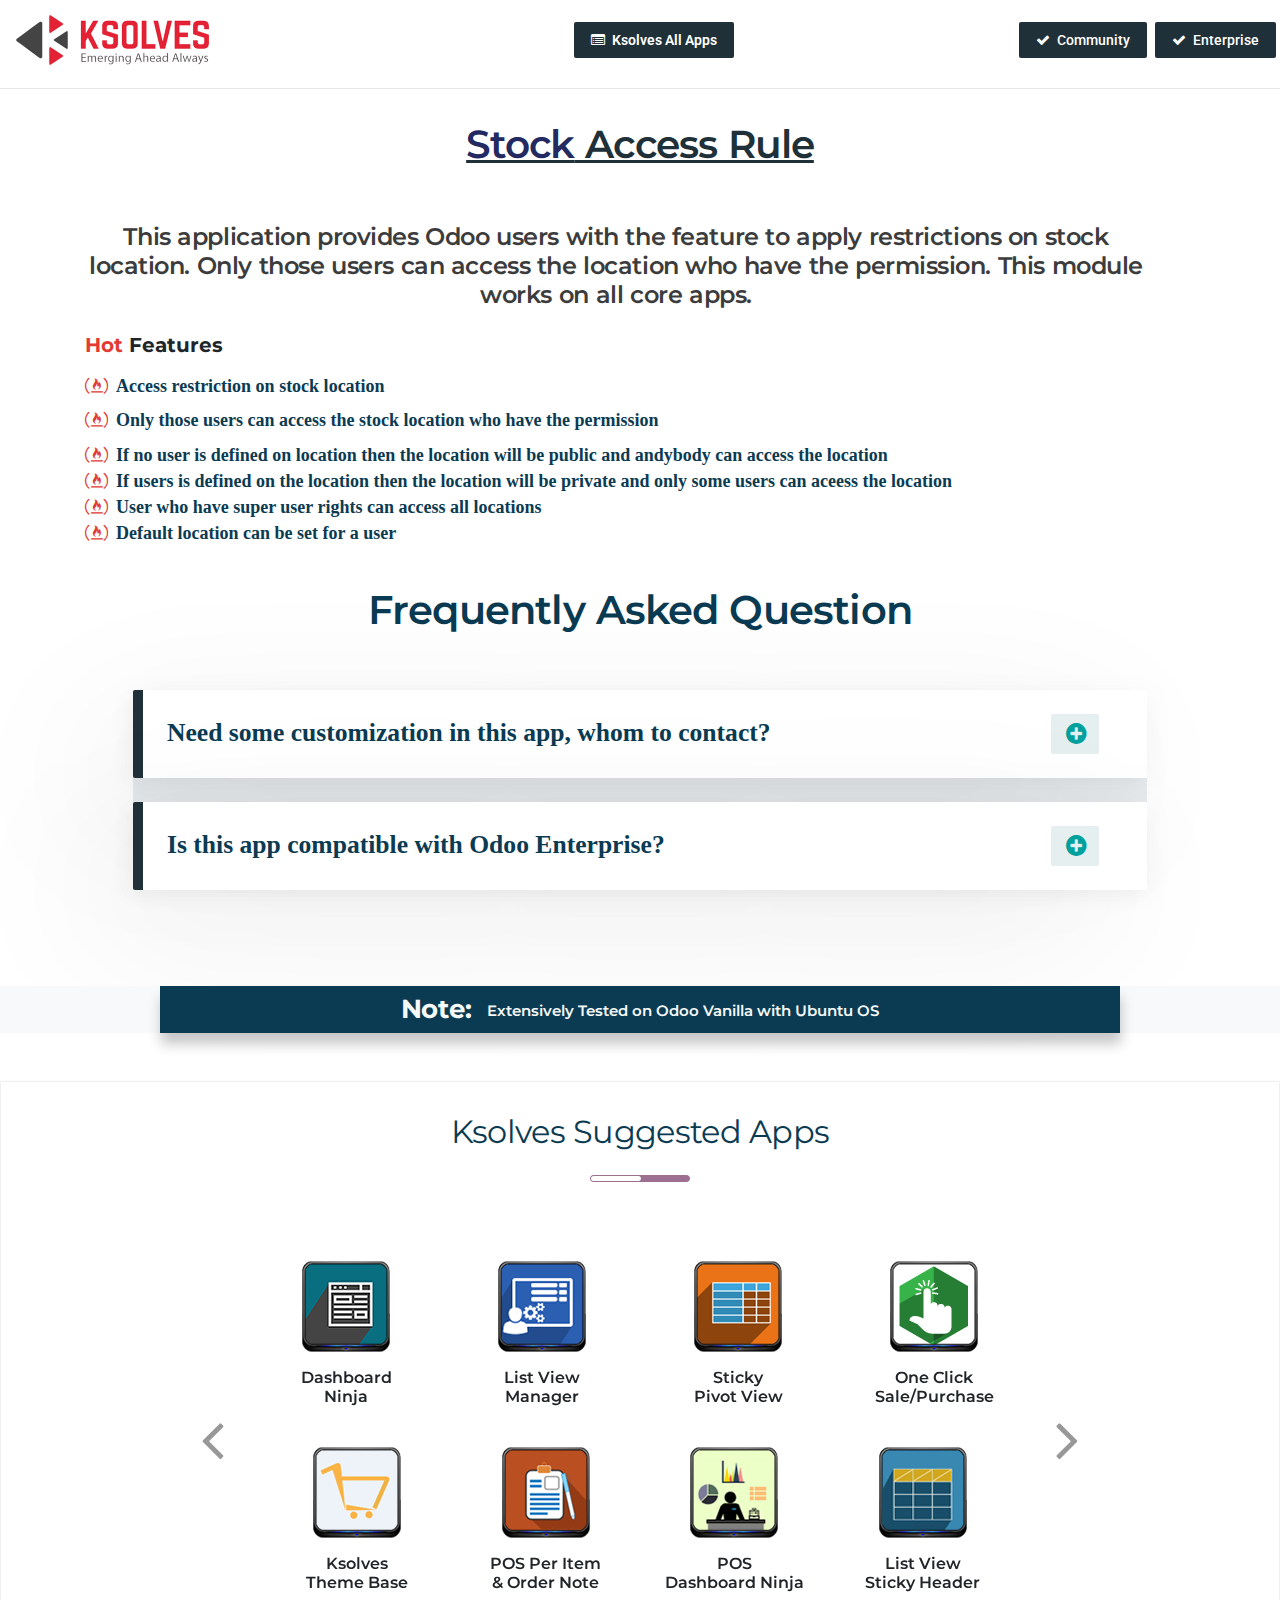
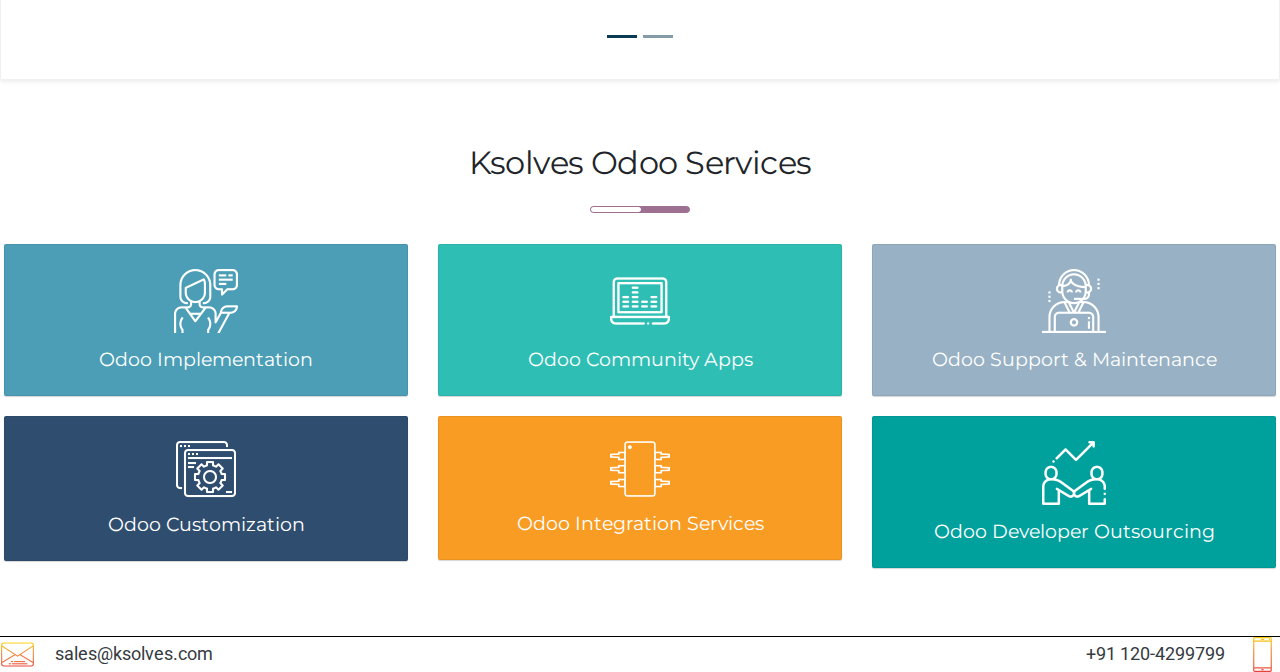
==== ks_stock_location_access_restriction/static/description/index.html @ f737a5cc "Merge pull request #3 from ksolves-store-dev/15.0" ====
<!DOCTYPE html>
<html>
<head>
    <meta charset="utf-8"/>
    <meta http-equiv="X-UA-Compatible" content="IE=edge">
    <title>Odoo</title>
    <meta name="viewport" content="width=device-width, initial-scale=1">
    <link rel="stylesheet" href="https://stackpath.bootstrapcdn.com/bootstrap/4.3.1/css/bootstrap.min.css">
    <link href="https://fonts.googleapis.com/css?family=Montserrat" rel="stylesheet">
    <link href="https://stackpath.bootstrapcdn.com/font-awesome/4.7.0/css/font-awesome.min.css" rel="stylesheet"
          integrity="sha384-wvfXpqpZZVQGK6TAh5PVlGOfQNHSoD2xbE+QkPxCAFlNEevoEH3Sl0sibVcOQVnN" crossorigin="anonymous">
    <link href="https://fonts.googleapis.com/css?family=Roboto:400,500,700&display=swap" rel="stylesheet">
    <link href="https://apps.odoocdn.com/web/content/7247337-184ae0e/1/web.assets_frontend.css" rel="stylesheet">
    <link rel="stylesheet" type="text/css" href="style.css">
</head>
<!-- odoo description page css -->

<body>
<!-- Header -->
<header class="py-2">
    <div class="row align-items-center">
        <div class="col-12 col-md-4">
                    <span class="btn pr-2">
                        <img alt="ksolves-logo" src="images/Ksolves_logo.png" style="height:50px">
                    </span>
        </div>
        <div class="col-6 col-md">
            <div class="text-md-right">
                <a class="btn btn-sm py-2 px-md-3" href="https://apps.odoo.com/apps/modules/browse?search=ksolves"
                   style="font-size: 14px; background-color: #203038;color:#fff;"
                   target="_blank"><i class="fa fa-list-alt mr-1"></i>
                    <span class="d-none d-sm-inline">Ksolves</span> All Apps
                </a>
            </div>
        </div>
        <div class="col-6 col-md-5 text-md-right">
            <span class="btn btn-sm py-2 px-md-3 mr-1"
                  style="font-size: 13px;font-size: 14px; font-weight: 500;background-color: #203038;color:#fff;"><i
                    class="fa fa-check mr-1"></i> Community</span>
            <span class="btn btn-sm py-2 px-md-3 mr-1"
                  style="font-size: 13px;font-size: 14px; font-weight: 500;background-color: #203038;color:#fff;"><i
                    class="fa fa-check mr-1"></i> Enterprise</span>
            <!--                    <span class="btn btn-sm py-2 px-md-3" style="font-size: 13px;font-size: 14px; font-weight: 500;background-color: #203038;color:#fff;"><i class="fa fa-check mr-1"></i> Enterprise</span>-->
        </div>
    </div>
    <hr class="mb-0"/>
</header>
<div id="loempia_tabs" class="container pb-5 py-4 oe_styling_v8"
     style="color: #0b3b52;font-family: 'Open sans','sans-serif';">
    <div class="row mb-4">
        <div class="col-12 col-12 text-center text-md-left">
            <h1 class="text-center" style="color: #203038;"><u><span style="color: #232a61;">Stock</span> Access
                Rule</u></h1>
        </div>
        <div class="col-12 col-md-6 text-center text-md-right">
            <img class="img-fluid" src="./img/html-css-js.png" alt="">
        </div>
    </div>
    <div class="row align-items-center mb-4">
        <div class="col-12">
            <h2 class="pr-md-5 mb-4 text-center" style="font-size: 24px;color: #3c3c3c;">
                This application provides Odoo users with the feature to apply restrictions on stock location.
                Only those users can access the location who have the permission. This module works on all core apps.
            </h2>
            <h4 class="font-weight-bold mb-3" style="font-size: 20px"><span style="color:#E13B34;">Hot</span> Features
            </h4>
            <ul class="list-unstyled">
                <li class="mb-2">
                    <i class="fa fa-free-code-camp" style="font-size:18px;color:#E13B34;"></i><span
                        style="font-size:18px" class="font-weight-bold ml-2">Access restriction on stock location</span>

                </li>
                <li class="mb-2">
                    <i class="fa fa-free-code-camp" style="font-size:18px;color:#E13B34;"></i><span
                        style="font-size:18px" class="font-weight-bold ml-2">Only those users can access the stock location who have the permission</span>
                </li>
                <li>
                    <i class="fa fa-free-code-camp" style="font-size:18px;color:#E13B34;"></i><span
                        style="font-size:18px" class="font-weight-bold ml-2">If no user is defined on location then the location will be public and andybody can access the location</span>
                </li>
                <li>
                    <i class="fa fa-free-code-camp" style="font-size:18px;color:#E13B34;"></i><span
                        style="font-size:18px" class="font-weight-bold ml-2">If users is defined on the location then the location will be private and only some users can aceess the location</span>
                </li>
                <li>
                    <i class="fa fa-free-code-camp" style="font-size:18px;color:#E13B34;"></i><span
                        style="font-size:18px" class="font-weight-bold ml-2">User who have super user rights can access all locations</span>
                </li>
                <li>
                    <i class="fa fa-free-code-camp" style="font-size:18px;color:#E13B34;"></i><span
                        style="font-size:18px"
                        class="font-weight-bold ml-2">Default location can be set for a user</span>
                </li>
            </ul>
        </div>
    </div>
    <!-- tab view start -->
    <div>

            <div class="card-body p-0">
                <div class="text-center pb-5">
                    <h2 style="color: #0b3b52; font-weight: 600; font-size: 2.5rem;">Frequently Asked Question</h2>
                </div>
                <div class="s_faq mx-2 mx-md-5 mb-5">
                    <div id="accordion">
                        <div class="card shadow mb-4" style="border: none; border-left: 10px solid #203038;">
                            <div class="card-header py-4 pl-4 pr-5 bg-white position-relative d-flex justify-content-between"
                                 style="border: none;">
                                <div class="pr-5" style="font-size: 1.6rem; font-weight: 600; color: #0b3b52;">Need
                                    some customization in this app, whom to contact?
                                </div>
                                <a class="card-link collapsed" data-toggle="collapse" href="#faqOne" style="
                                      width: 48px;
                                      height: 40px;
                                      line-height: 11px;
                                      background-color: rgba(8, 101, 99, 0.1);
                                      border-radius: 2px;
                                      padding: 0;
                                      font-size: 24px;"></a>
                            </div>
                            </div>
                            <div id="faqOne" class="collapse" data-parent="#accordion">
                                <div class="card-body pt-0 pl-4">
                                    <div style="font-size: 1.4rem; color: #0b3b52;">
                                        Please drop email at sales@ksolves.com or raise a ticket through Odoo store
                                        itself.
                                    </div>
                                </div>
                            </div>
                        </div>
                        <div class="card shadow mb-4" style="border: none; border-left: 10px solid #203038;">
                            <div class="card-header py-4 pl-4 pr-5 bg-white position-relative d-flex justify-content-between"
                                 style="border: none;">
                                <div class="pr-5" style="font-size: 1.6rem; font-weight: 600; color: #0b3b52;">Is this
                                    app compatible with Odoo Enterprise?
                                </div>
                                <a class="card-link collapsed" data-toggle="collapse" href="#faqThree" style="
                                      width: 48px;
                                      height: 40px;
                                      line-height: 11px;
                                      background-color: rgba(8, 101, 99, 0.1);
                                      border-radius: 2px;
                                      padding: 0;
                                      font-size: 24px;"></a>
                            </div>
                            <div id="faqThree" class="collapse" data-parent="#accordion">
                                <div class="card-body pt-0 pl-4">
                                    <div style="font-size: 1.4rem; color: #0b3b52;">
                                        Yes, our app works with Odoo Enterprise as well as Community.
                                    </div>
                                </div>
                            </div>
                        </div>
                    </div>
                </div>
            </div>
        </div>
    </div>
</div>


<section class="mb-5">
    <div class="text-center p-2 d-flex justify-content-center align-items-center col-lg-9"
         style="background-color: #0b3b52;
            box-shadow: 1px 2px 11px rgba(0, 0, 0, 0), 1px 11px 12px rgba(0, 0, 0, 0.22);margin: auto;">
        <h3 class="font-weight-bold mb-0 mr-3 text-light">Note: </h3>
        <h5 class="mb-0 text-light" style="margin-top: 2px;">
            Extensively Tested on Odoo Vanilla with Ubuntu OS
        </h5>
    </div>
</section>
<section class="card shadow-sm mb-5">
    <div class="card-body">
        <h2 class="my-3 w-100 text-center" style="color: #0b3b52; font-weight: 400;">Ksolves Suggested Apps</h2>
        <div class="text-center w-100 mb-4">
            <img alt="ksolves" src="images/line.png">
        </div>
        <div id="demo" class="carousel slide pb-5 col-12 col-lg-8 mx-auto" data-ride="carousel">
            <!-- Indicators -->
            <ul class="carousel-indicators">
                <li data-target="#demo" style="background-color: #0b3b52;" data-slide-to="0" class="active"></li>
                <li data-target="#demo" style="background-color: #0b3b52;" data-slide-to="1"></li>
            </ul>
            <!-- The slideshow -->
            <div class="carousel-inner pt-4 pt-lg-5 ">
                <div class="carousel-item px-4 active" style="min-height: 354px;">
                    <div class="row pb-sm-4 no-lg-gutters">
                        <div class="col-6 col-sm-3 text-center">
                            <a href="https://apps.odoo.com/apps/modules/12.0/ks_dashboard_ninja/" class="d-block"
                               target="_blank" style="text-decoration: none;">
                                <img src="images/app-logo/dashboard-ninja.png" alt="dashboard-ninja">
                                <div class="card-body text-center p-0 mt-3 mb-3 mb-lg-0">
                                    <h5 class="card-text m-0" style="font-size: 16px; font-weight: 600">Dashboard
                                        <br> Ninja</h5>
                                </div>
                            </a>
                        </div>
                        <div class="col-6 col-sm-3 text-center">
                            <a href="https://apps.odoo.com/apps/modules/12.0/ks_list_view_manager/" target="_blank"
                               style="text-decoration: none;">
                                <img src="images/app-logo/list-view-manager.png" alt="list-view-manager">
                                <div class="card-body text-center p-0 mt-3 mb-3 mb-lg-0">
                                    <h5 class="card-text m-0" style="font-size: 16px; font-weight: 600">List View
                                        <br> Manager</h5>
                                </div>
                            </a>
                        </div>
                        <div class="col-6 col-sm-3 text-center">
                            <a href="https://apps.odoo.com/apps/modules/12.0/ks_sticky_pivot_view/" class="d-block"
                               target="_blank" style="text-decoration: none;">
                                <img src="images/app-logo/sticky-pivot-view.png" alt="sticky-pivot-view">
                                <div class="card-body text-center p-0 mt-3 mb-3 mb-lg-0">
                                    <h5 class="card-text m-0" style="font-size: 16px; font-weight: 600">Sticky <br>Pivot
                                        View</h5>
                                </div>
                            </a>
                        </div>
                        <div class="col-6 col-sm-3 text-center">
                            <a href="https://apps.odoo.com/apps/modules/11.0/ks_oneclick_sale_purchase/"
                               target="_blank" style="text-decoration: none;">
                                <img src="images/app-logo/one-click-sale.png" alt="list-view-manager">
                                <div class="card-body text-center p-0 mt-3 mb-3 mb-lg-0">
                                    <h5 class="card-text m-0" style="font-size: 16px; font-weight: 600">One Click
                                        <br>Sale/Purchase</h5>
                                </div>
                            </a>
                        </div>
                    </div>
                    <div class="row pt-3 pb-4 no-gutters">
                        <div class="col-6 col-sm-3 text-center">
                            <a href="https://apps.odoo.com/apps/modules/12.0/ks_theme_base/" target="_blank"
                               style="text-decoration: none;">
                                <img src="images/app-logo/ksolves-theme-base.png" alt="ksolves-theme-base">
                                <div class="card-body text-center p-0 mt-3 mb-3 mb-lg-0">
                                    <h5 class="card-text m-0" style="font-size: 16px; font-weight: 600">Ksolves <br>Theme
                                        Base</h5>
                                </div>
                            </a>
                        </div>
                        <div class="col-6 col-sm-3 text-center">
                            <a href="https://apps.odoo.com/apps/modules/12.0/ks_pos_order_notes/" class="d-block"
                               target="_blank" style="text-decoration: none;">
                                <img src="images/app-logo/pos-per-item.png" alt="pos-per-item">
                                <div class="card-body text-center p-0 mt-3 mb-3 mb-lg-0">
                                    <h5 class="card-text m-0" style="font-size: 16px; font-weight: 600">POS Per Item
                                        <br>&amp; Order Note</h5>
                                </div>
                            </a>
                        </div>
                        <div class="col-6 col-sm-3 text-center">
                            <a href="https://apps.odoo.com/apps/modules/12.0/ks_pos_dashboard_ninja/"
                               target="_blank" style="text-decoration: none;">
                                <img src="images/app-logo/pos_dashboard_ninja.png" alt="pos_dashboard_ninja">
                                <div class="card-body text-center p-0 mt-3 mb-3 mb-lg-0">
                                    <h5 class="card-text m-0" style="font-size: 16px; font-weight: 600">POS <br>Dashboard
                                        Ninja</h5>
                                </div>
                            </a>
                        </div>
                        <div class="col-6 col-sm-3 text-center">
                            <a href="https://apps.odoo.com/apps/modules/12.0/web_listview_sticky_header/"
                               class="d-block" target="_blank" style="text-decoration: none;">
                                <img src="images/app-logo/listview_sticky_header.png" alt="listview_sticky_header">
                                <div class="card-body text-center p-0 mt-3 mb-3 mb-lg-0">
                                    <h5 class="card-text m-0" style="font-size: 16px; font-weight: 600">List View
                                        <br>Sticky Header</h5>
                                </div>
                            </a>
                        </div>
                    </div>
                </div>
                <div class="carousel-item px-4" style="min-height: 354px;">
                    <div class="row pb-sm-4 no-gutters">
                        <div class="col-6 col-sm-3 text-center">
                            <a href="https://apps.odoo.com/apps/modules/12.0/ks_pos_low_stock_alert/"
                               target="_blank" style="text-decoration: none;">
                                <img src="images/app-logo/pos_low_stock_alert.png" alt="POS Low Stock Alert">
                                <div class="card-body text-center p-0 mt-3 mb-3 mb-lg-0">
                                    <h5 class="card-text m-0" style="font-size: 16px; font-weight: 600">POS Low<br>Stock
                                        Alert</h5>
                                </div>
                            </a>
                        </div>
                        <div class="col-6 col-sm-3 text-center">
                            <a href="https://apps.odoo.com/apps/modules/12.0/ks_office365_calendar/" class="d-block"
                               target="_blank" style="text-decoration: none;">
                                <img src="images/app-logo/office365_calendar.png" alt="Office365 Calendar">
                                <div class="card-body text-center p-0 mt-3 mb-3 mb-lg-0">
                                    <h5 class="card-text m-0" style="font-size: 16px; font-weight: 600">Office
                                        365<br>Calendar</h5>
                                </div>
                            </a>
                        </div>
                        <div class="col-6 col-sm-3 text-center">
                            <a href="https://apps.odoo.com/apps/modules/12.0/ks_chat_edit_and_delete/"
                               target="_blank" style="text-decoration: none;">
                                <img src="images/app-logo/chat_edit_and_delete.png" alt="chat_edit_and_delete">
                                <div class="card-body text-center p-0 mt-3 mb-3 mb-lg-0">
                                    <h5 class="card-text m-0" style="font-size: 16px; font-weight: 600">Odoo Chat
                                        <br>Edit/Delete</h5>
                                </div>
                            </a>
                        </div>
                        <div class="col-6 col-sm-3 text-center">
                            <a href="https://apps.odoo.com/apps/modules/12.0/ks_office365_contacts/" class="d-block"
                               target="_blank" style="text-decoration: none;">
                                <img src="images/app-logo/office365_contact.png" alt="Office365 Contacts">
                                <div class="card-body text-center p-0 mt-3 mb-3 mb-lg-0">
                                    <h5 class="card-text m-0" style="font-size: 16px; font-weight: 600">Office
                                        365<br>Contacts</h5>
                                </div>
                            </a>
                        </div>
                    </div>
                    <div class="row pt-3 pb-4 no-gutters">
                        <div class="col-6 col-sm-3 text-center">
                            <a href="https://apps.odoo.com/apps/modules/13.0/ks_product_variant_extra_price/"
                               target="_blank" style="text-decoration: none;">
                                <img src="images/app-logo/pvep.png" alt="product_variant_extra_price">
                                <div class="card-body text-center p-0 mt-3 mb-3 mb-lg-0">
                                    <h5 class="card-text m-0" style="font-size: 16px; font-weight: 600">Product
                                        Variant <br>Extra Price</h5>
                                </div>
                            </a>
                        </div>
                        <div class="col-6 col-sm-3 text-center">
                            <a href="https://apps.odoo.com/apps/modules/12.0/ks_toggle_switch/" class="d-block"
                               target="_blank" style="text-decoration: none;">
                                <img src="images/app-logo/toggle_switch.png" alt="toggle_switch">
                                <div class="card-body text-center p-0 mt-3 mb-3 mb-lg-0">
                                    <h5 class="card-text m-0" style="font-size: 16px; font-weight: 600">Toggle <br>Switch
                                    </h5>
                                </div>
                            </a>
                        </div>
                        <div class="col-6 col-sm-3 text-center">
                            <a href="https://apps.odoo.com/apps/modules/12.0/odoo_paytm_gateway/" target="_blank"
                               style="text-decoration: none;">
                                <img src="images/app-logo/odoo_paytm_gateway.png" alt="odoo_paytm_gateway">
                                <div class="card-body text-center p-0 mt-3 mb-3 mb-lg-0">
                                    <h5 class="card-text m-0" style="font-size: 16px; font-weight: 600">Odoo Paytm
                                        <br>Gateway</h5>
                                </div>
                            </a>
                        </div>
                        <div class="col-6 col-sm-3 text-center">
                            <a href="https://apps.odoo.com/apps/modules/12.0/ks_low_stock_alert/" class="d-block"
                               target="_blank" style="text-decoration: none;">
                                <img src="images/app-logo/low_stock_alert.png" alt="low_stock_alert">
                                <div class="card-body text-center p-0 mt-3 mb-3 mb-lg-0">
                                    <h5 class="card-text m-0" style="font-size: 16px; font-weight: 600">Low
                                        Stock<br>Alert</h5>
                                </div>
                            </a>
                        </div>
                    </div>
                </div>
            </div>
            <!-- Left and right controls -->
            <a class="carousel-control-prev" href="#demo" data-slide="prev" style="left: -5%; width: 60px;">
                <i class="fa fa-angle-left" style="font-size: 5vw;color: #333;"></i>
            </a>
            <a class="carousel-control-next" href="#demo" data-slide="next" style="right: -5%; width: 60px;">
                <i class="fa fa-angle-right" style="font-size: 5vw;color: #333;"></i>
            </a>
        </div>
    </div>
</section>

<div class="row pb-sm-5 px-1 pb-4">
    <h2 class="w-100 text-center my-3" style="font-weight: 400;">Ksolves Odoo Services</h2>
    <div class="text-center w-100 mb-4">
        <img src="images/line.png" alt="ksolves">
    </div>
    <div class="col-12 col-sm-6 col-md-4" style="margin-bottom: 20px;">
        <div class="card text-center bg-info" style="min-height: 90px;">
            <div class="pt-4">
                <img src="images/support.png" alt="support">
            </div>
            <div class="px-3 pt-3 pb-2">
                <h5 class="card-title text-white" style="font-size: 19px; font-weight: 400;">Odoo Implementation</h5>
            </div>
        </div>
    </div>
    <div class="col-12 col-sm-6 col-md-4" style="margin-bottom: 20px;">
        <div class="card text-center" style="min-height: 90px; background-color: #2ebeb4">
            <div class="pt-4">
                <img src="images/apps.png" alt="apps">
            </div>
            <div class="px-3 pt-3 pb-2">
                <h5 class="card-title text-white" style="font-size: 19px; font-weight: 400;">Odoo Community Apps</h5>
            </div>
        </div>
    </div>
    <div class="col-12 col-sm-6 col-md-4" style="margin-bottom: 20px;">
        <div class="card text-center" style="min-height: 90px;background-color: #00a393; background-color: #98b1c4; ">
            <div class="pt-4">
                <img src="images/support2.png" alt="support2">
            </div>
            <div class="px-3 pt-3 pb-2">
                <h5 class="card-title text-white" style="font-size: 19px; font-weight: 400;">Odoo Support &amp;
                    Maintenance</h5>
            </div>
        </div>
    </div>
    <div class="col-12 col-sm-6 col-md-4" style="margin-bottom: 20px;">
        <div class="card text-center" style="min-height: 90px; background-color: #2f4e6f;">
            <div class="pt-4">
                <img src="images/custom.png" alt="custom">
            </div>
            <div class="px-3 pt-3 pb-2">
                <h5 class="card-title text-white" style="font-size: 19px; font-weight: 400;">Odoo Customization</h5>
            </div>
        </div>
    </div>
    <div class="col-12 col-sm-6 col-md-4" style="margin-bottom: 20px;">
        <div class="card text-center" style="min-height: 90px; background-color: #f89c24;">
            <div class="pt-4">
                <img src="images/integrated.png" alt="integrated">
            </div>
            <div class="px-3 pt-3 pb-2">
                <h5 class="card-title text-white" style="font-size: 19px; font-weight: 400;">Odoo Integration
                    Services</h5>
            </div>
        </div>
    </div>
    <div class="col-12 col-sm-6 col-md-4" style="margin-bottom: 20px;">
        <div class="card text-center bg-primary" style="min-height: 90px;">
            <div class="pt-4">
                <img src="images/develop.png" alt="develop">
            </div>
            <div class="px-3 pt-3 pb-2">
                <h5 class="card-title text-white" style="font-size: 19px; font-weight: 400;">Odoo Developer
                    Outsourcing</h5>
            </div>
        </div>
    </div>
</div>

<div class="row no-gutters mx-0 justify-content-sm-between justify-content-center"
     style="border-top: 1px solid black;">
    <div class="mb-sm-0 mb-3 d-flex align-items-center">
        <img src="images/letter.svg" style="width: 35px;height: 35px;margin-right: 20px">
        <span style="font-size: 18px;">sales@ksolves.com</span>
    </div>
    <div class="d-flex align-items-center">
        <span style="font-size: 18px;">+91 120-4299799‬</span>
        <img src="images/smartphone.svg" style="width: 35px;height: 35px;margin-left: 20px;">
    </div>
</div>
</div>

<script src="https://code.jquery.com/jquery-3.3.1.slim.min.js"></script>
<script src="https://cdnjs.cloudflare.com/ajax/libs/popper.js/1.14.7/umd/popper.min.js"></script>
<script src="https://stackpath.bootstrapcdn.com/bootstrap/4.3.1/js/bootstrap.min.js"></script>
</body>
</html>
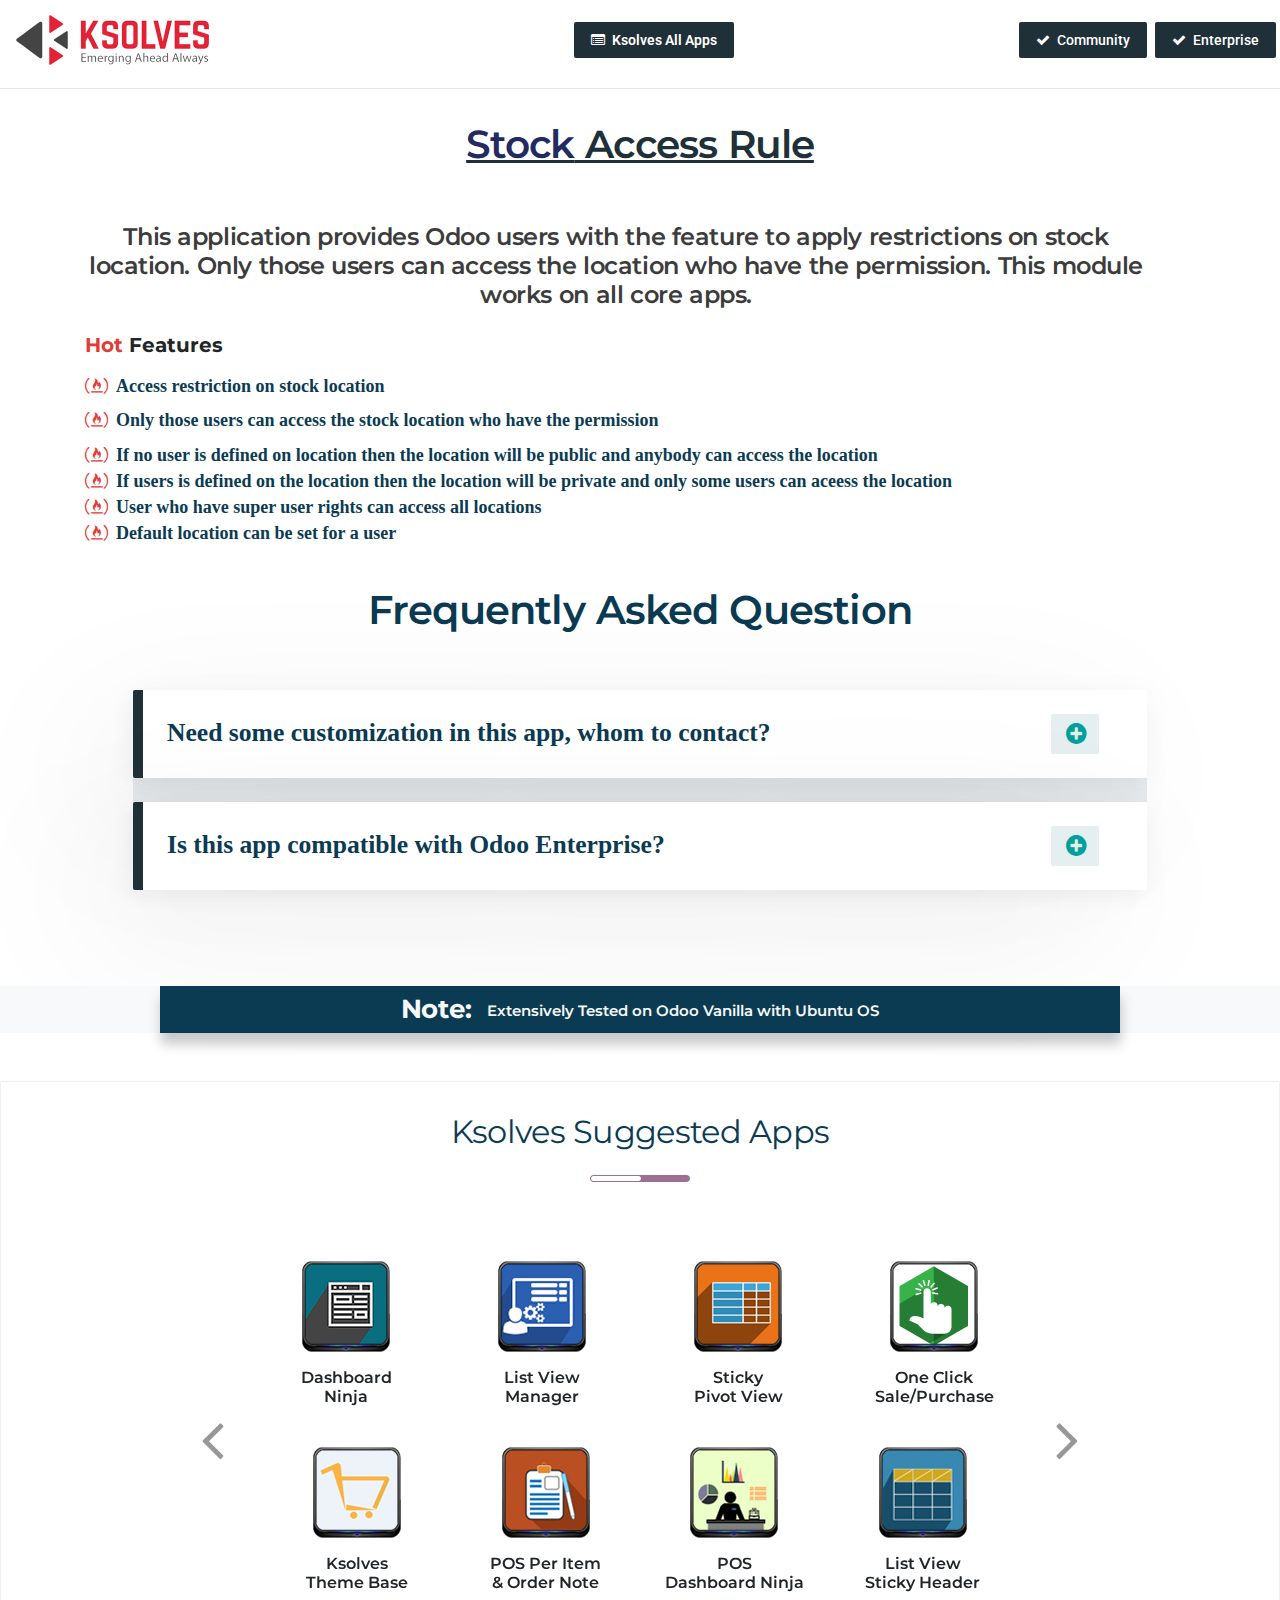
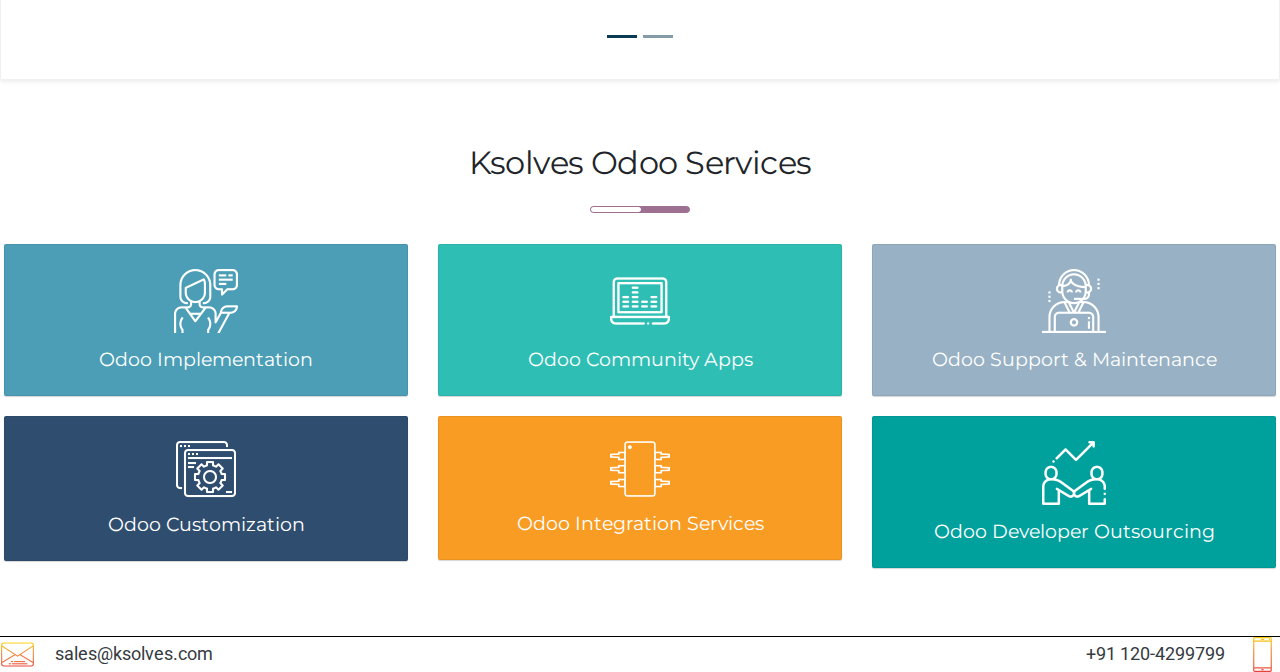
==== commit 211dec77: "Merge pull request #6 from ksolves-store-dev/15.0_stage" ====
--- a/ks_stock_location_access_restriction/static/description/index.html
+++ b/ks_stock_location_access_restriction/static/description/index.html
@@ -76,7 +76,7 @@
                 </li>
                 <li>
                     <i class="fa fa-free-code-camp" style="font-size:18px;color:#E13B34;"></i><span
-                        style="font-size:18px" class="font-weight-bold ml-2">If no user is defined on location then the location will be public and andybody can access the location</span>
+                        style="font-size:18px" class="font-weight-bold ml-2">If no user is defined on location then the location will be public and anybody can access the location</span>
                 </li>
                 <li>
                     <i class="fa fa-free-code-camp" style="font-size:18px;color:#E13B34;"></i><span
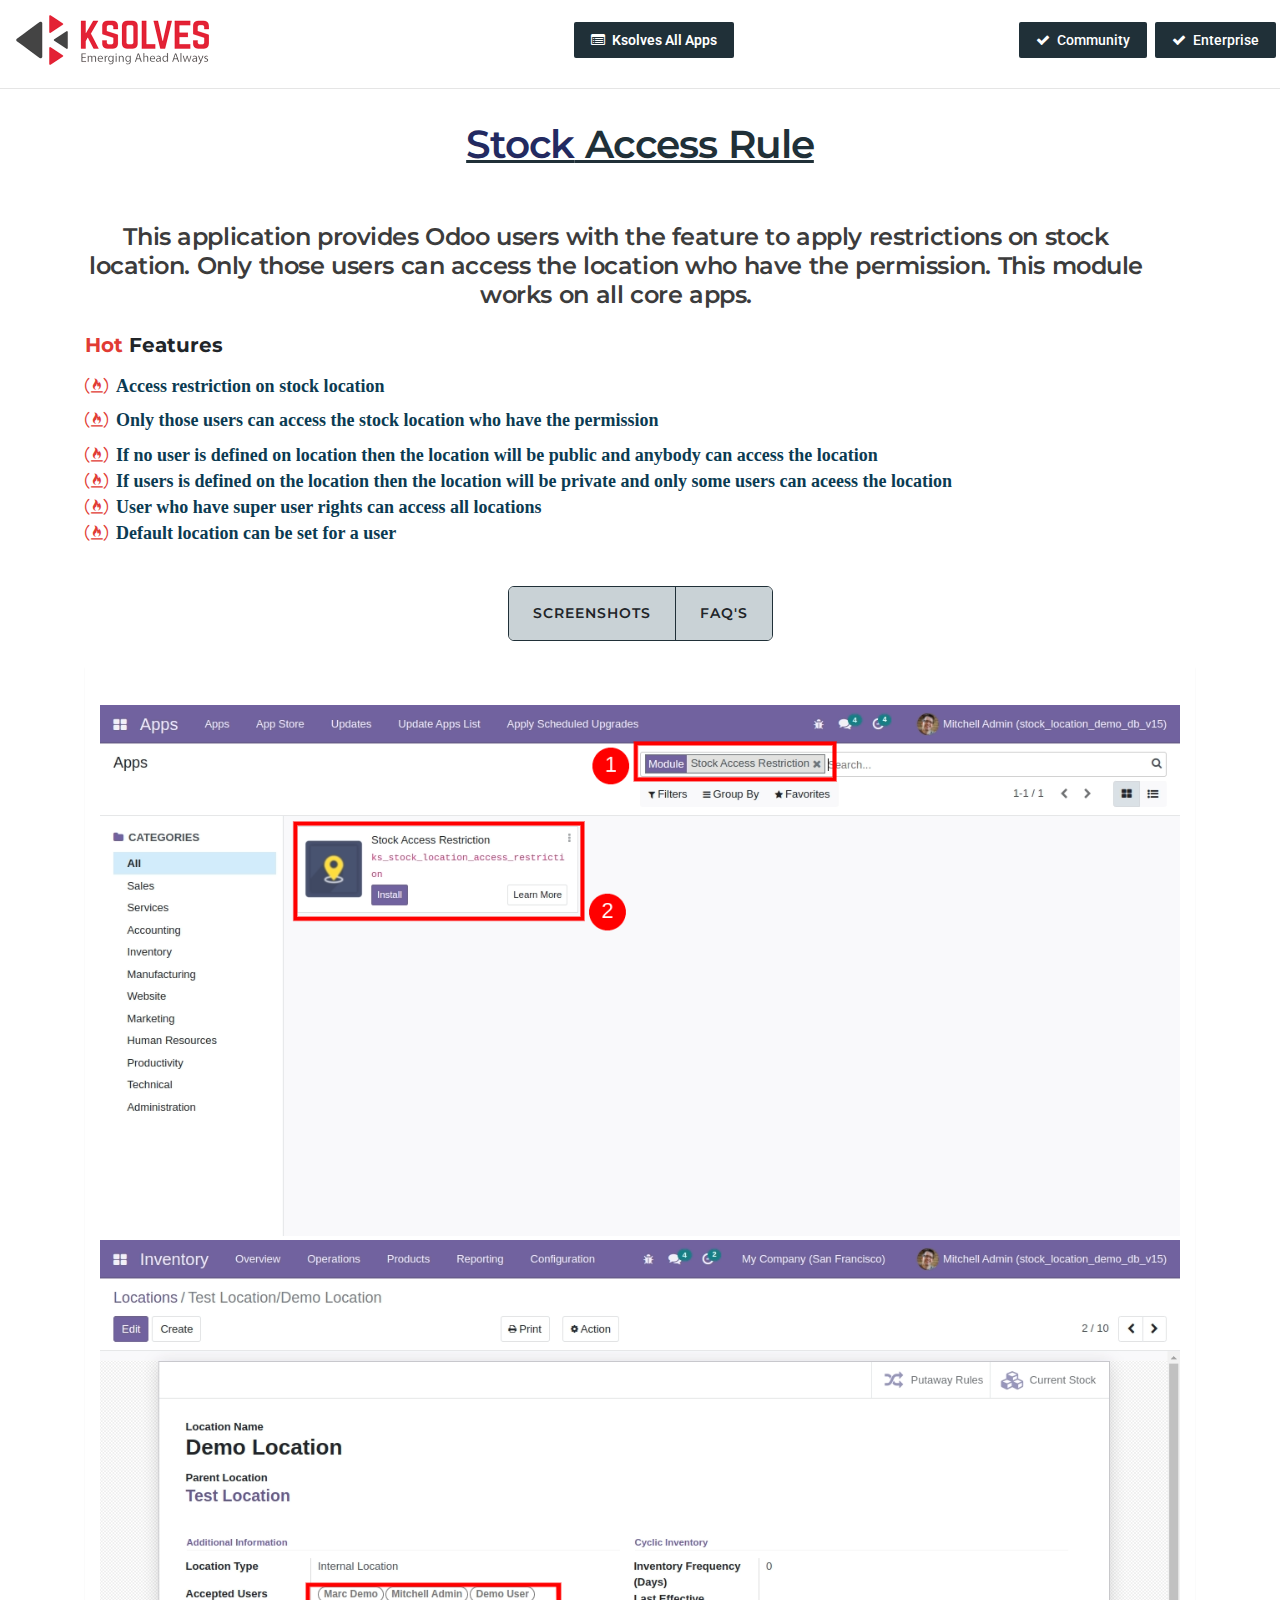
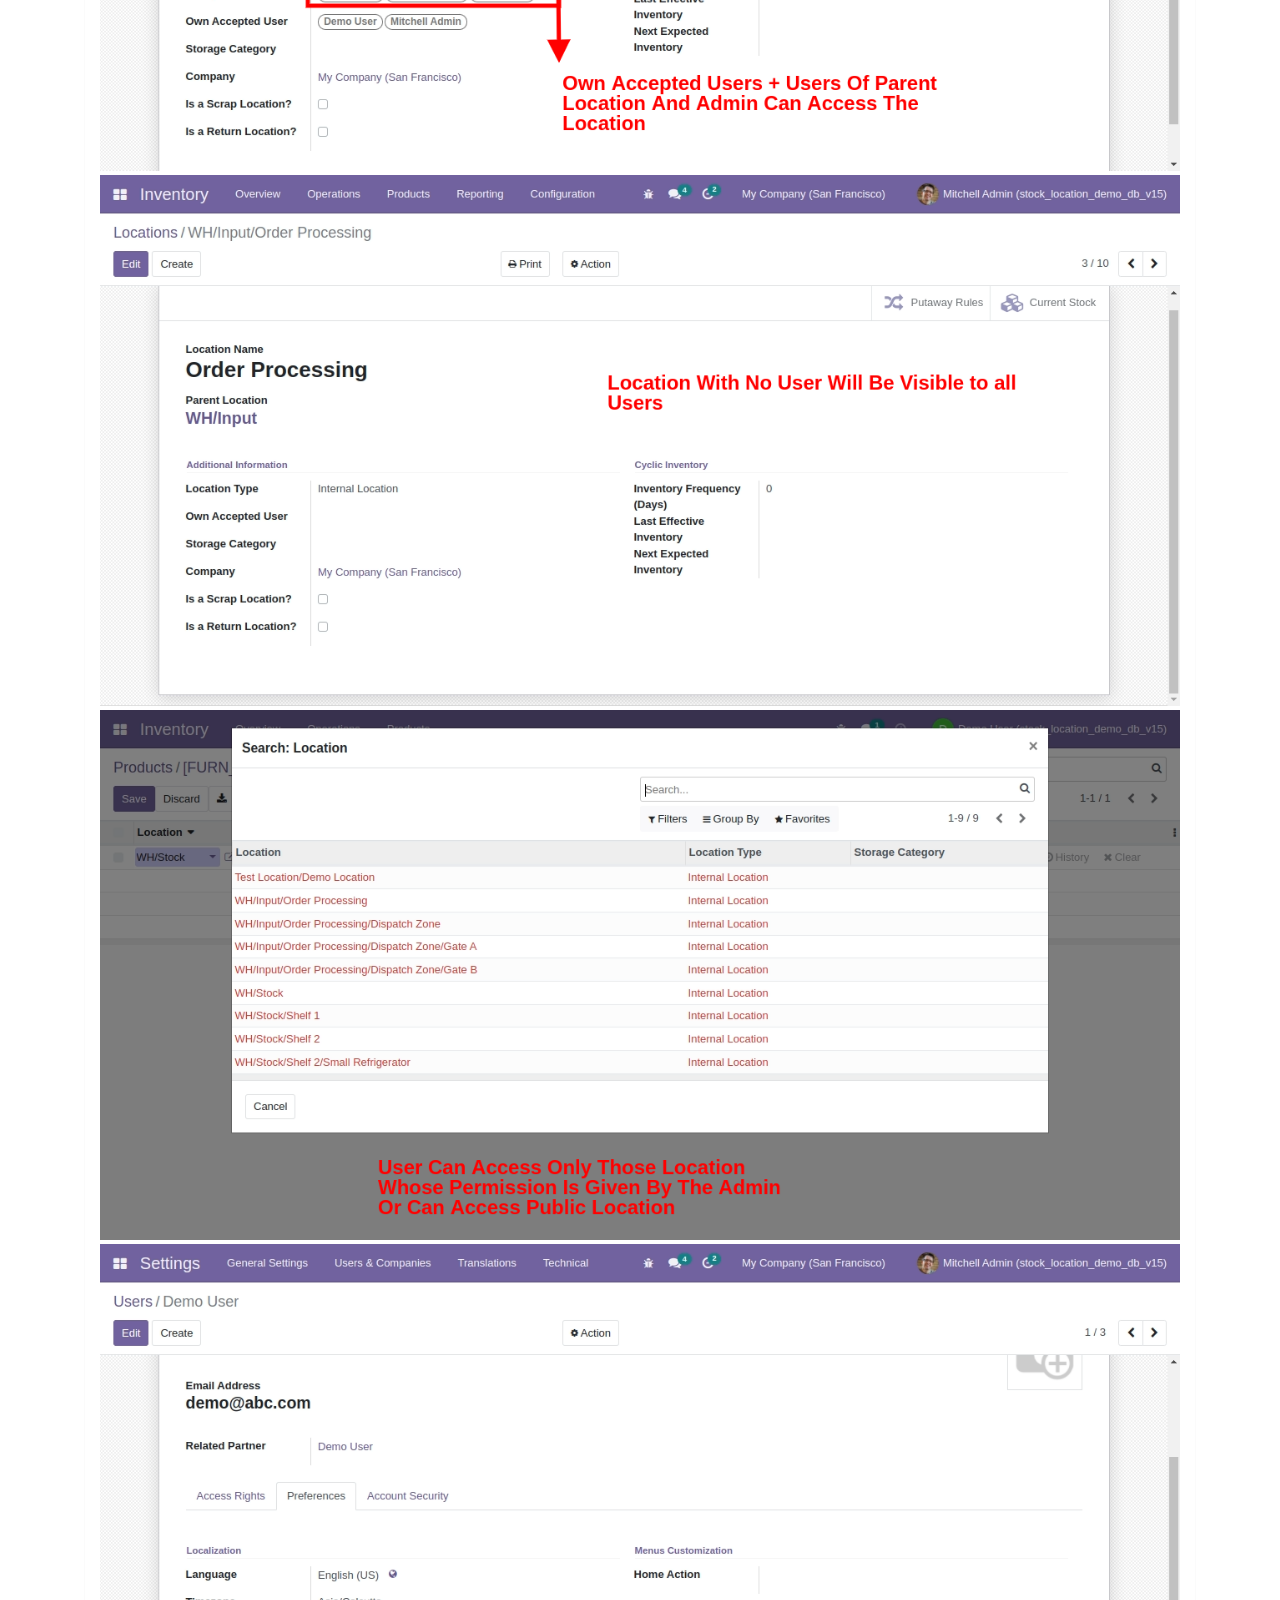
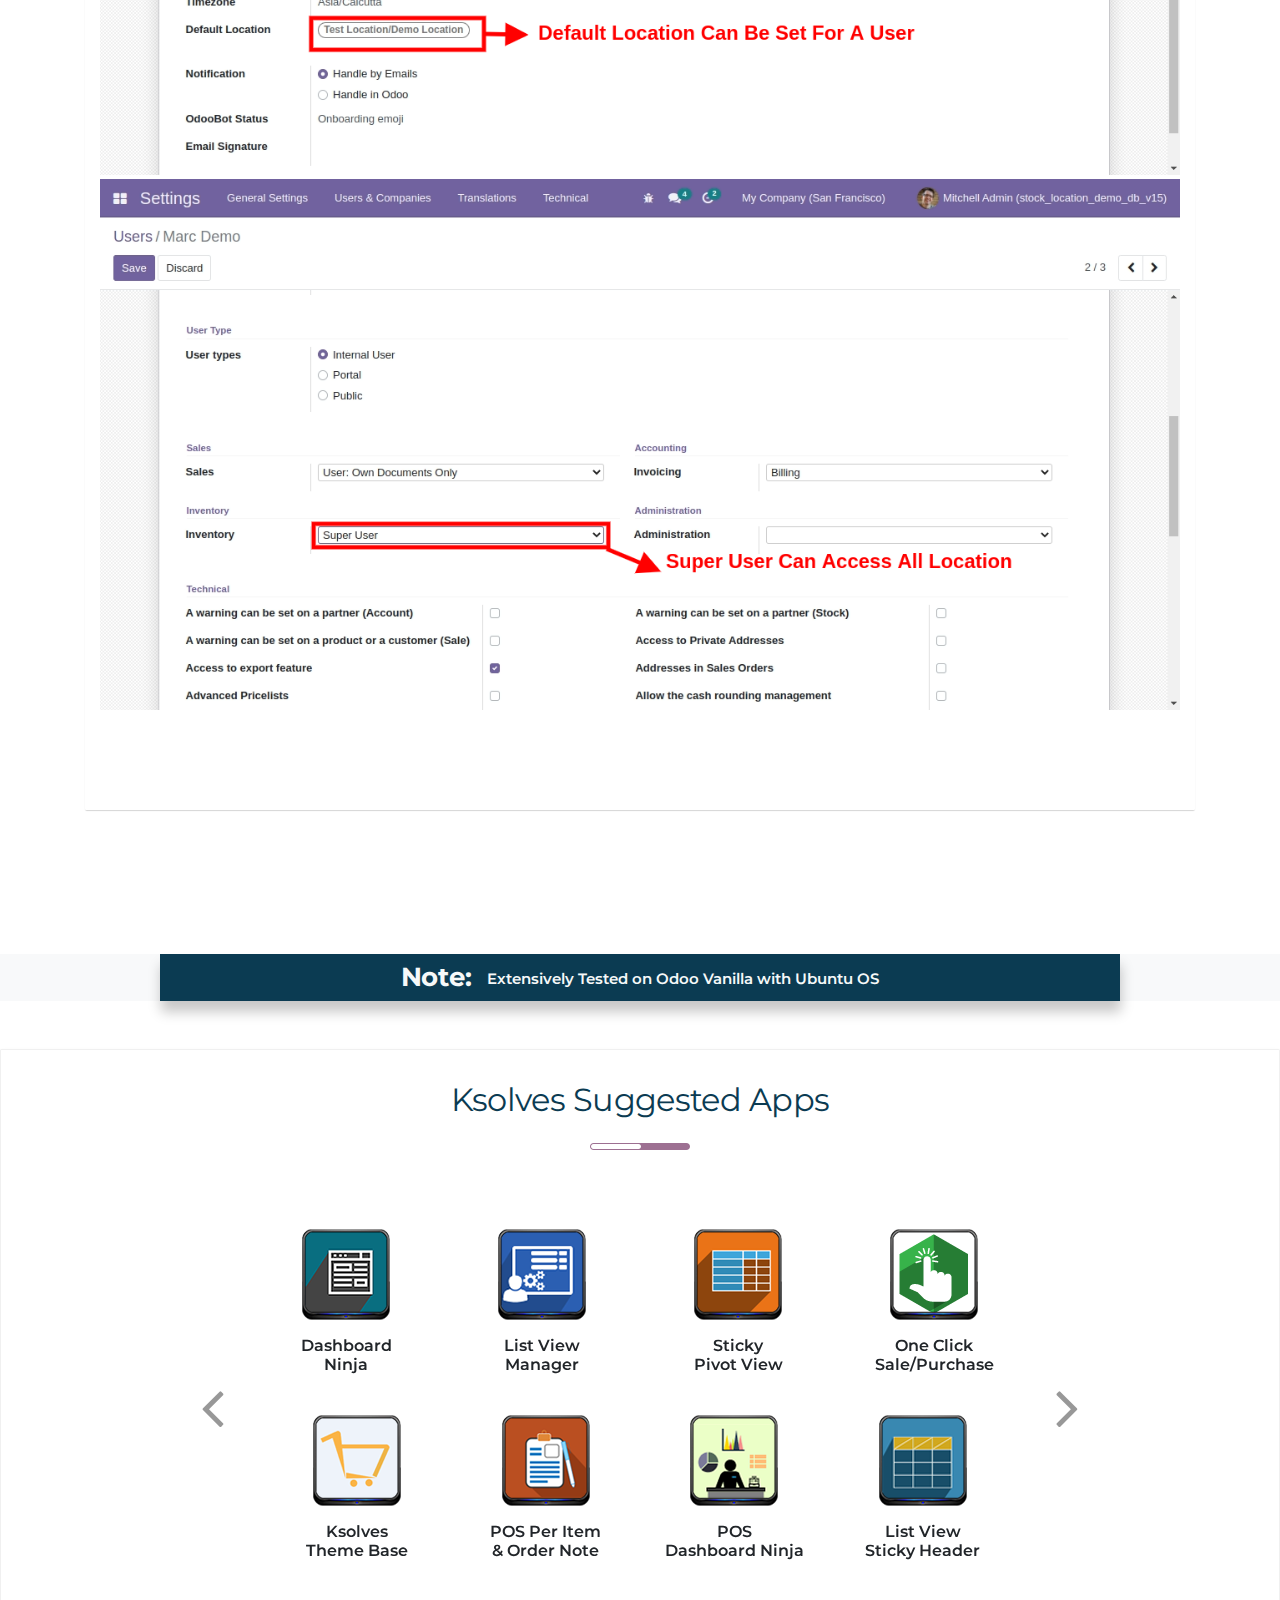
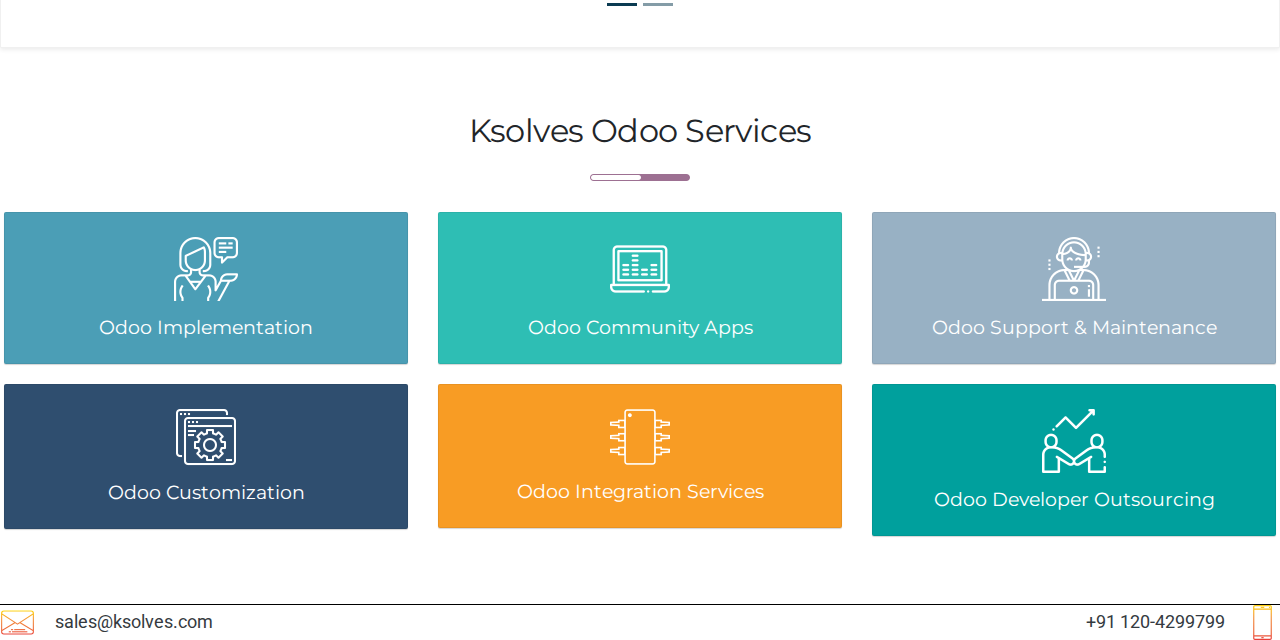
==== commit d2983055: "Merge bde24f052eab646c6a6e0cd98acb014d5ff54cb5 into 211dec77c3ab6b576a10bb289746cfc3921131f0" ====
--- a/ks_stock_location_access_restriction/static/description/index.html
+++ b/ks_stock_location_access_restriction/static/description/index.html
@@ -96,20 +96,72 @@
     </div>
     <!-- tab view start -->
     <div>
-
-            <div class="card-body p-0">
-                <div class="text-center pb-5">
-                    <h2 style="color: #0b3b52; font-weight: 600; font-size: 2.5rem;">Frequently Asked Question</h2>
-                </div>
-                <div class="s_faq mx-2 mx-md-5 mb-5">
-                    <div id="accordion">
-                        <div class="card shadow mb-4" style="border: none; border-left: 10px solid #203038;">
-                            <div class="card-header py-4 pl-4 pr-5 bg-white position-relative d-flex justify-content-between"
-                                 style="border: none;">
-                                <div class="pr-5" style="font-size: 1.6rem; font-weight: 600; color: #0b3b52;">Need
-                                    some customization in this app, whom to contact?
-                                </div>
-                                <a class="card-link collapsed" data-toggle="collapse" href="#faqOne" style="
+        <div class="justify-content-center d-flex">
+            <!-- Nav pills -->
+            <ul class="nav o_tab_nav"
+                style="border: 1px solid #203038;  border-radius: 6px 6px;overflow:hidden;background-color:transparent">
+
+                <li class="nav-item">
+                    <a class="nav-link px-md-4 list-group-item-beta-dark list-group-item-action" data-toggle="pill"
+                       href="#Screenshot"
+                       style="border-radius: 0px; border-right: 1px solid #203038;opacity: 1;padding:16px;">Screenshots</a>
+                </li>
+                <!--          <li class="nav-item">-->
+                <!--            <a class="nav-link px-md-4" data-toggle="pill" href="#UserGuide"  style="border-radius: 0px; border-right: 1px solid #203038;opacity: 1;padding:16px;">User Guide</a>-->
+                <!--          </li>-->
+                <li class="nav-item">
+                    <a class="nav-link px-md-4 list-group-item-beta-dark list-group-item-action" data-toggle="pill"
+                       href="#FAQ" style="border-radius: 0px;opacity: 1;padding:16px;">FAQ's</a>
+                </li>
+            </ul>
+        </div>
+
+        <!-- Tab panes -->
+        <div class="tab-content py-5">
+            <div class="tab-pane active" id="Screenshot">
+
+                <section class="card mb-5" style="border: none;">
+                    <div class="card-body pb-5">
+                        <div class="text-center pb-5 pt-4">
+                            <div class="pb-1">
+                                <img src="screenshot/sl_install.png" alt="" class="img-fluid">
+                            </div>
+                            <div class="pb-1">
+                                <img src="screenshot/allowed_users.png" alt="" class="img-fluid">
+                            </div>
+                            <div class="pb-1">
+                                <img src="screenshot/public_location.png" alt="" class="img-fluid">
+                            </div>
+                            <div class="pb-1">
+                                <img src="screenshot/access_private_location.png" alt="" class="img-fluid">
+                            </div>
+                            <div class="pb-1">
+                                <img src="screenshot/Default_Location .png" alt="" class="img-fluid">
+                            </div>
+                            <div class="pb-1">
+                                <img src="screenshot/Super_user.png" alt="" class="img-fluid">
+                            </div>
+                        </div>
+                    </div>
+                </section>
+            </div>
+            <div class="tab-pane fade" id="UserGuide">
+                User Guide
+            </div>
+            <div class="tab-pane fade" id="FAQ">
+                <div class="card-body p-0">
+                    <div class="text-center pb-5">
+                        <h2 style="color: #0b3b52; font-weight: 600; font-size: 2.5rem;">Frequently Asked Question</h2>
+                    </div>
+                    <div class="s_faq mx-2 mx-md-5 mb-5">
+                        <div id="accordion">
+                            <div class="card shadow mb-4" style="border: none; border-left: 10px solid #203038;">
+                                <div class="card-header py-4 pl-4 pr-5 bg-white position-relative d-flex justify-content-between"
+                                     style="border: none;">
+                                    <div class="pr-5" style="font-size: 1.6rem; font-weight: 600; color: #0b3b52;">Need
+                                        some customization in this app, whom to contact?
+                                    </div>
+                                    <a class="card-link collapsed" data-toggle="collapse" href="#faqOne" style="
                                       width: 48px;
                                       height: 40px;
                                       line-height: 11px;
@@ -117,24 +169,23 @@
                                       border-radius: 2px;
                                       padding: 0;
                                       font-size: 24px;"></a>
-                            </div>
-                            </div>
-                            <div id="faqOne" class="collapse" data-parent="#accordion">
-                                <div class="card-body pt-0 pl-4">
-                                    <div style="font-size: 1.4rem; color: #0b3b52;">
-                                        Please drop email at sales@ksolves.com or raise a ticket through Odoo store
-                                        itself.
+                                </div>
+                                <div id="faqOne" class="collapse" data-parent="#accordion">
+                                    <div class="card-body pt-0 pl-4">
+                                        <div style="font-size: 1.4rem; color: #0b3b52;">
+                                            Please drop email at sales@ksolves.com or raise a ticket through Odoo store
+                                            itself.
+                                        </div>
                                     </div>
                                 </div>
                             </div>
-                        </div>
-                        <div class="card shadow mb-4" style="border: none; border-left: 10px solid #203038;">
-                            <div class="card-header py-4 pl-4 pr-5 bg-white position-relative d-flex justify-content-between"
-                                 style="border: none;">
-                                <div class="pr-5" style="font-size: 1.6rem; font-weight: 600; color: #0b3b52;">Is this
-                                    app compatible with Odoo Enterprise?
-                                </div>
-                                <a class="card-link collapsed" data-toggle="collapse" href="#faqThree" style="
+                            <div class="card shadow mb-4" style="border: none; border-left: 10px solid #203038;">
+                                <div class="card-header py-4 pl-4 pr-5 bg-white position-relative d-flex justify-content-between"
+                                     style="border: none;">
+                                    <div class="pr-5" style="font-size: 1.6rem; font-weight: 600; color: #0b3b52;">Is
+                                        this app compatible with Odoo Enterprise?
+                                    </div>
+                                    <a class="card-link collapsed" data-toggle="collapse" href="#faqThree" style="
                                       width: 48px;
                                       height: 40px;
                                       line-height: 11px;
@@ -142,11 +193,12 @@
                                       border-radius: 2px;
                                       padding: 0;
                                       font-size: 24px;"></a>
-                            </div>
-                            <div id="faqThree" class="collapse" data-parent="#accordion">
-                                <div class="card-body pt-0 pl-4">
-                                    <div style="font-size: 1.4rem; color: #0b3b52;">
-                                        Yes, our app works with Odoo Enterprise as well as Community.
+                                </div>
+                                <div id="faqThree" class="collapse" data-parent="#accordion">
+                                    <div class="card-body pt-0 pl-4">
+                                        <div style="font-size: 1.4rem; color: #0b3b52;">
+                                            Yes, our app works with Odoo Enterprise as well as Community.
+                                        </div>
                                     </div>
                                 </div>
                             </div>
@@ -155,7 +207,10 @@
                 </div>
             </div>
         </div>
-    </div>
+        <!-- tab view / end -->
+    </div>
+</div>
+</div>
 </div>
 
 
